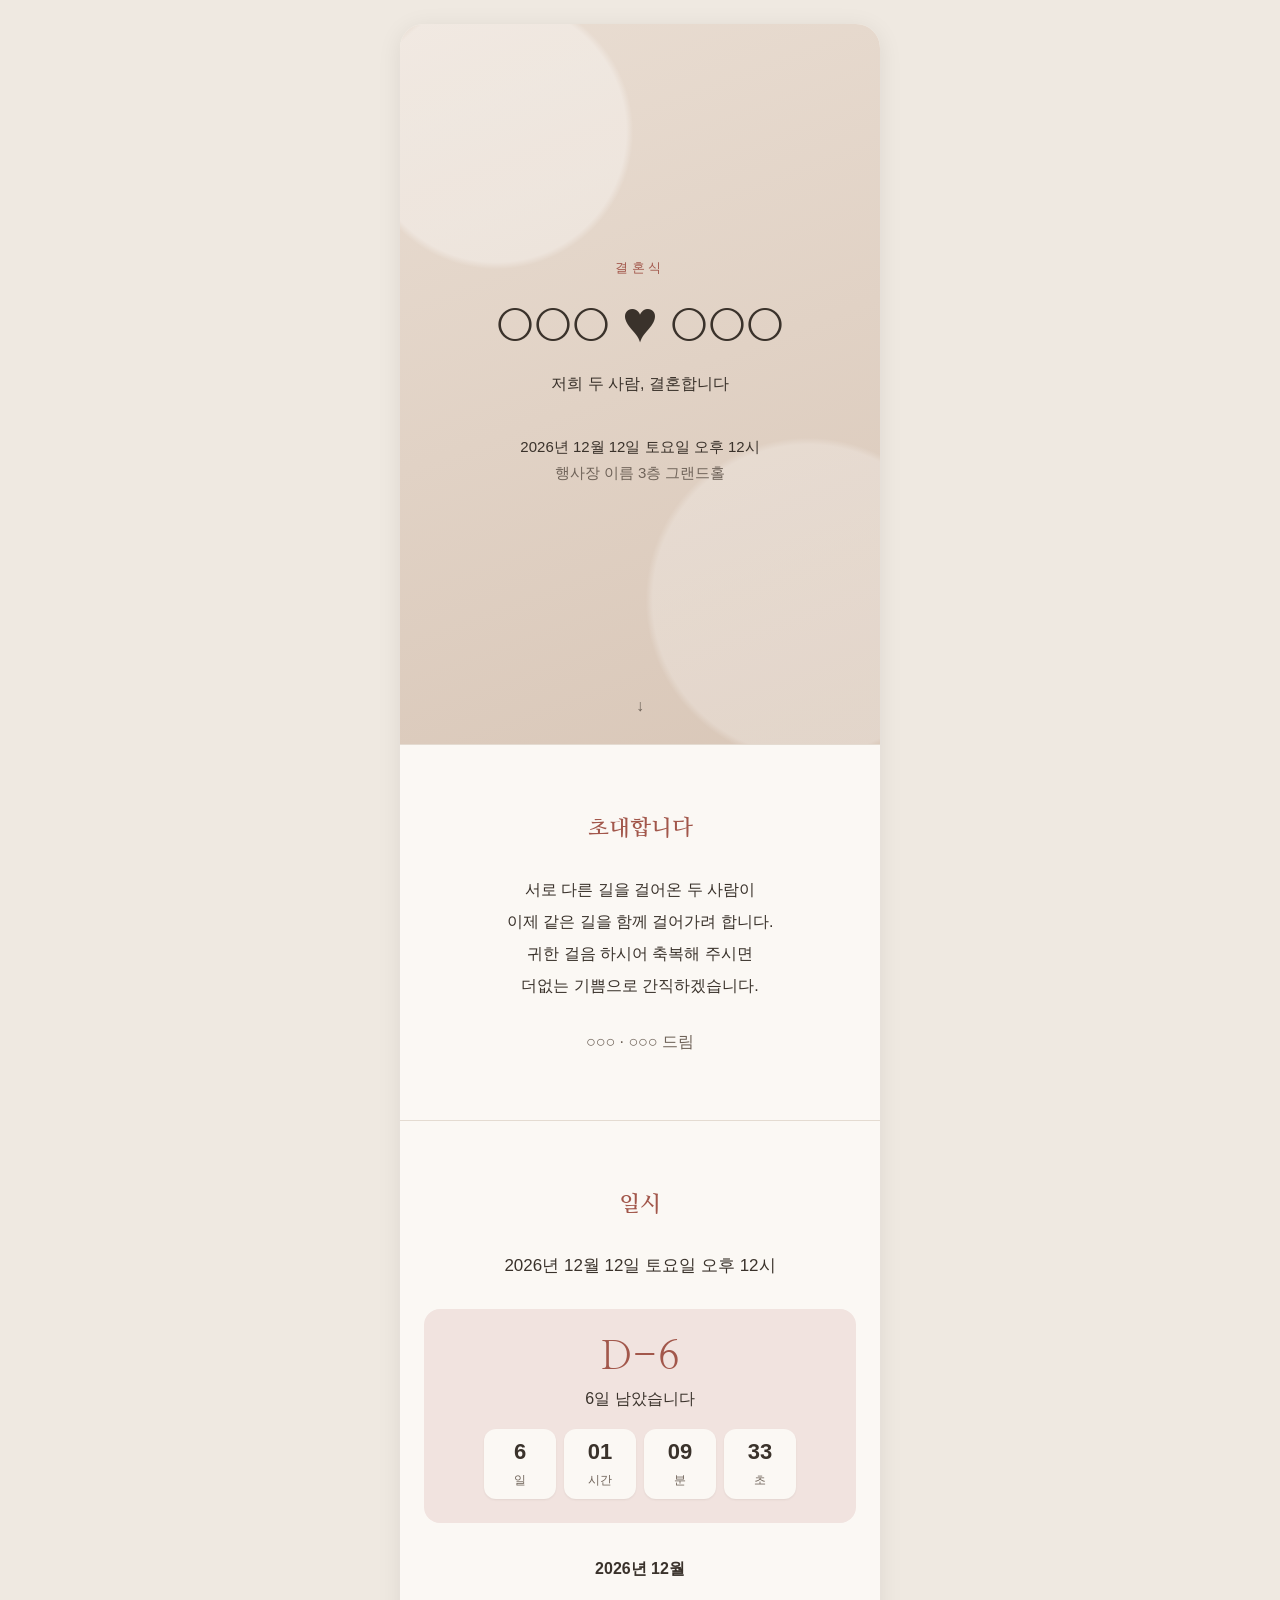
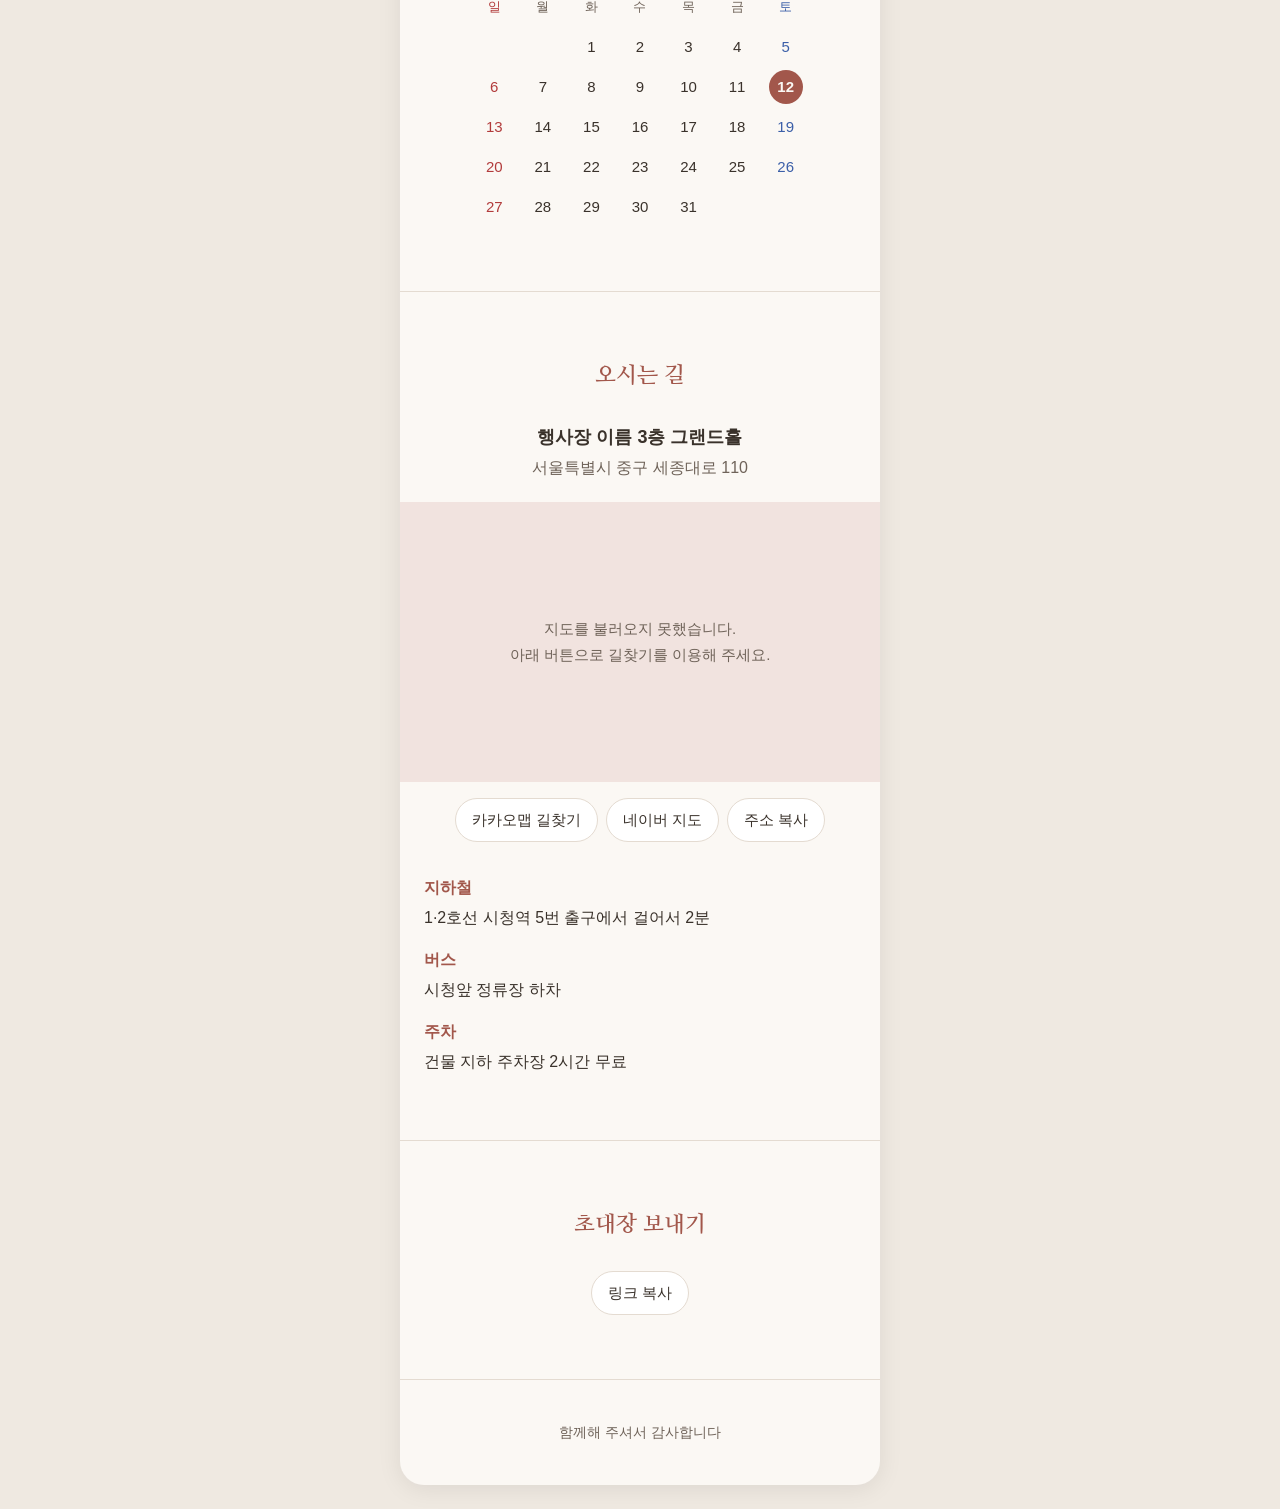
==== apps/invitation/index.html @ 7df9a82a "모바일 초대장 웹앱 추가 및 메인 페이지에 카드 등록 - apps/invitation/: D-Day 카운트다운(한국 시간 달력 기준), 행사 달 달력,   카카오맵 오시는 길(키 " ====
<!doctype html>
<html lang="ko">
<head>
  <meta charset="utf-8">
  <meta name="viewport" content="width=device-width, initial-scale=1, viewport-fit=cover">
  <title>초대합니다</title>
  <meta name="description" content="소중한 날에 초대합니다">
  <meta name="theme-color" content="#f7f3ee" media="(prefers-color-scheme: light)">
  <meta name="theme-color" content="#1d1a17" media="(prefers-color-scheme: dark)">
  <!-- 공유 미리보기: 카카오톡·문자 미리보기는 절대 주소여야 한다. 배포 주소가 바뀌면 함께 바꾼다 -->
  <meta property="og:type" content="website">
  <meta property="og:url" content="https://choi-guest.github.io/myblog/apps/invitation/">
  <meta property="og:title" content="초대합니다">
  <meta property="og:description" content="2026년 12월 12일 토요일, 소중한 날에 초대합니다">
  <meta property="og:image" content="https://choi-guest.github.io/myblog/apps/invitation/images/og.png">
  <meta property="og:image:width" content="1200">
  <meta property="og:image:height" content="630">
  <link rel="preconnect" href="https://fonts.googleapis.com">
  <link rel="preconnect" href="https://fonts.gstatic.com" crossorigin>
  <link rel="stylesheet" href="https://fonts.googleapis.com/css2?family=Nanum+Myeongjo:wght@700&display=swap">
  <link rel="stylesheet" href="css/style.css">
  <script type="module" src="js/main.js"></script>
</head>
<body>
  <main class="card">
    <header class="cover" data-cover>
      <div class="cover-inner">
        <p class="cover-type" data-field="type"></p>
        <h1 class="cover-title" data-field="title"></h1>
        <p class="cover-sub" data-field="subtitle"></p>
        <p class="cover-date" data-field="date"></p>
        <p class="cover-venue" data-field="venue-full"></p>
      </div>
      <span class="scroll-hint" aria-hidden="true">↓</span>
    </header>

    <section class="section reveal" aria-labelledby="greeting-title">
      <h2 class="section-title" id="greeting-title">초대합니다</h2>
      <div class="greeting" data-greeting></div>
      <p class="hosts" data-field="hosts"></p>
    </section>

    <section class="section reveal" aria-labelledby="date-title">
      <h2 class="section-title" id="date-title">일시</h2>
      <p class="date-text" data-field="date"></p>
      <div class="dday">
        <p class="dday-label" data-dday-label aria-live="polite"></p>
        <p class="dday-text" data-dday-text></p>
        <div class="countdown" data-countdown>
          <span class="count-box"><b data-count="days">0</b><small>일</small></span>
          <span class="count-box"><b data-count="hours">0</b><small>시간</small></span>
          <span class="count-box"><b data-count="minutes">0</b><small>분</small></span>
          <span class="count-box"><b data-count="seconds">0</b><small>초</small></span>
        </div>
      </div>
      <div class="calendar" data-calendar>
        <p class="calendar-title" data-calendar-title></p>
        <table class="calendar-table">
          <thead><tr data-calendar-head></tr></thead>
          <tbody data-calendar-body></tbody>
        </table>
      </div>
    </section>

    <section class="section reveal" aria-labelledby="map-title">
      <h2 class="section-title" id="map-title">오시는 길</h2>
      <p class="venue-name" data-field="venue-full"></p>
      <p class="venue-address" data-field="address"></p>
      <div class="map-wrap">
        <div class="map" data-map role="region" aria-label="행사장 위치 지도"></div>
        <div class="map-fallback" data-map-fallback hidden>
          <p>지도를 불러오지 못했습니다.<br>아래 버튼으로 길찾기를 이용해 주세요.</p>
        </div>
        <button class="map-toggle" type="button" data-map-toggle aria-pressed="false" hidden>지도 움직이기</button>
      </div>
      <div class="button-row">
        <a class="btn" data-link="kakao" target="_blank" rel="noopener">카카오맵 길찾기</a>
        <a class="btn" data-link="naver" target="_blank" rel="noopener">네이버 지도</a>
        <button class="btn" type="button" data-copy-address>주소 복사</button>
      </div>
      <dl class="transport" data-transport></dl>
    </section>

    <section class="section reveal" aria-labelledby="contact-title" data-contact-section>
      <h2 class="section-title" id="contact-title">연락하기</h2>
      <ul class="contacts" data-contacts></ul>
    </section>

    <section class="section reveal" aria-labelledby="share-title">
      <h2 class="section-title" id="share-title">초대장 보내기</h2>
      <div class="button-row">
        <button class="btn" type="button" data-copy-link>링크 복사</button>
        <button class="btn" type="button" data-share hidden>공유하기</button>
      </div>
    </section>

    <footer class="footer">
      <p>함께해 주셔서 감사합니다</p>
    </footer>
  </main>

  <p class="toast" data-toast role="status" aria-live="polite"></p>
</body>
</html>
---- apps/invitation/css/style.css ----
/* ---------- 테마 변수 ---------- */
:root {
  --bg: #efe9e1;
  --card: #fbf8f4;
  --text: #3a322b;
  --text-muted: #6f6359;
  --accent: #a2574b;
  --accent-soft: #f1e3df;
  --line: #e4dbd1;
  --sun: #b23b3b;
  --sat: #3b5fa8;
  --btn-bg: #ffffff;
  --cover-from: #e9ddd2;
  --cover-to: #d9c7b8;
  --shadow: 0 1px 2px rgba(58, 50, 43, 0.08);
  --font-title: "Nanum Myeongjo", "AppleMyungjo", "Batang", serif;
  --font-body: -apple-system, BlinkMacSystemFont, "Apple SD Gothic Neo", "Pretendard", "Noto Sans KR", "Malgun Gothic", "Segoe UI", sans-serif;
}

@media (prefers-color-scheme: dark) {
  :root {
    --bg: #141210;
    --card: #1d1a17;
    --text: #ece5dc;
    --text-muted: #b5a99c;
    --accent: #e49a8c;
    --accent-soft: #3a2a26;
    --line: #36302a;
    --sun: #f08c8c;
    --sat: #8fb0f0;
    --btn-bg: #27231f;
    --cover-from: #2a2420;
    --cover-to: #3b322b;
    --shadow: none;
  }
}

/* ---------- 기본 ---------- */
*,
*::before,
*::after { box-sizing: border-box; }

/* hidden 속성은 다른 display 규칙보다 항상 우선 (유일한 !important) */
[hidden] { display: none !important; }

html { -webkit-text-size-adjust: 100%; }

body {
  margin: 0;
  background: var(--bg);
  color: var(--text);
  font-family: var(--font-body);
  font-size: 16px;
  line-height: 1.75;
  word-break: keep-all;
  overflow-wrap: break-word;
}

p { margin: 0; }

.card {
  max-width: 480px;
  margin: 0 auto;
  background: var(--card);
  min-height: 100dvh;
  overflow: hidden;
}

/* ---------- 표지 ---------- */
.cover {
  position: relative;
  min-height: 100dvh;
  display: flex;
  align-items: center;
  justify-content: center;
  padding: calc(env(safe-area-inset-top) + 48px) 24px calc(env(safe-area-inset-bottom) + 72px);
  text-align: center;
  background:
    radial-gradient(circle at 20% 15%, rgba(255, 255, 255, 0.35) 0 18%, transparent 19%),
    radial-gradient(circle at 85% 80%, rgba(255, 255, 255, 0.25) 0 22%, transparent 23%),
    linear-gradient(160deg, var(--cover-from), var(--cover-to));
}

.cover.has-image {
  background: linear-gradient(rgba(0, 0, 0, 0.25), rgba(0, 0, 0, 0.45)), var(--cover-image) center / cover no-repeat;
  color: #fff;
}

.cover-type {
  font-size: 13px;
  letter-spacing: 0.3em;
  color: var(--accent);
  margin-bottom: 20px;
}

.cover.has-image .cover-type { color: #fff; }

.cover-title {
  font-family: var(--font-title);
  font-size: clamp(30px, 9vw, 40px);
  line-height: 1.35;
  margin: 0 0 16px;
}

.cover-sub { font-size: 16px; margin-bottom: 36px; }

.cover-date,
.cover-venue { font-size: 15px; }

.cover-venue { color: var(--text-muted); }
.cover.has-image .cover-venue { color: rgba(255, 255, 255, 0.85); }

.scroll-hint {
  position: absolute;
  left: 50%;
  bottom: calc(env(safe-area-inset-bottom) + 24px);
  transform: translateX(-50%);
  color: var(--text-muted);
  animation: bob 2s ease-in-out infinite;
}

@keyframes bob {
  50% { transform: translate(-50%, 6px); }
}

/* ---------- 구역 공통 ---------- */
.section {
  padding: 64px 24px;
  border-top: 1px solid var(--line);
  text-align: center;
}

.section-title {
  font-family: var(--font-title);
  font-size: 22px;
  color: var(--accent);
  margin: 0 0 28px;
}

.greeting p { margin-bottom: 4px; }
.hosts { margin-top: 28px; color: var(--text-muted); }

/* ---------- 일시·D-Day ---------- */
.date-text { font-size: 17px; margin-bottom: 28px; }

.dday {
  background: var(--accent-soft);
  border-radius: 16px;
  padding: 24px 16px;
  margin-bottom: 32px;
}

.dday-label {
  font-family: var(--font-title);
  font-size: 40px;
  line-height: 1.2;
  color: var(--accent);
}

.dday-text { margin: 4px 0 16px; }

.countdown {
  display: flex;
  justify-content: center;
  gap: 8px;
}

.count-box {
  flex: 1 1 0;
  max-width: 72px;
  background: var(--card);
  border-radius: 12px;
  padding: 10px 4px 6px;
  box-shadow: var(--shadow);
}

.count-box b {
  display: block;
  font-size: 22px;
  font-variant-numeric: tabular-nums;
  line-height: 1.2;
}

.count-box small { font-size: 12px; color: var(--text-muted); }

.calendar-title { font-weight: 600; margin-bottom: 12px; }

.calendar-table {
  width: 100%;
  max-width: 340px;
  margin: 0 auto;
  border-collapse: collapse;
  table-layout: fixed;
  font-size: 15px;
}

.calendar-table th {
  font-weight: 500;
  font-size: 13px;
  color: var(--text-muted);
  padding-bottom: 8px;
}

.calendar-table td { padding: 3px 0; height: 40px; }

.calendar-table .sun { color: var(--sun); }
.calendar-table .sat { color: var(--sat); }

.day {
  display: inline-flex;
  align-items: center;
  justify-content: center;
  width: 34px;
  height: 34px;
  border-radius: 50%;
}

.day.is-event {
  background: var(--accent);
  color: var(--card);
  font-weight: 700;
}

/* ---------- 오시는 길 ---------- */
.venue-name { font-size: 18px; font-weight: 600; }
.venue-address { color: var(--text-muted); margin-bottom: 20px; }

.map-wrap {
  position: relative;
  margin: 0 -24px 16px;
}

.map,
.map-fallback {
  width: 100%;
  height: 280px;
}

.map { outline: 2px solid transparent; transition: outline-color 0.2s; }
.map.is-active { outline-color: var(--accent); outline-offset: -2px; }

.map-fallback {
  display: flex;
  align-items: center;
  justify-content: center;
  padding: 24px;
  background: var(--accent-soft);
  color: var(--text-muted);
  font-size: 15px;
}

.map-toggle {
  position: absolute;
  left: 12px;
  bottom: 12px;
  z-index: 2;
  min-height: 44px;
  padding: 0 16px;
  border: 1px solid var(--line);
  border-radius: 22px;
  background: var(--btn-bg);
  color: var(--text);
  font: inherit;
  font-size: 14px;
  box-shadow: 0 2px 6px rgba(0, 0, 0, 0.15);
  cursor: pointer;
}

.map-label {
  padding: 4px 10px;
  border-radius: 12px;
  background: var(--accent);
  color: #fff;
  font-size: 13px;
  font-weight: 600;
  white-space: nowrap;
}

.transport {
  margin: 32px 0 0;
  text-align: left;
}

.transport dt {
  font-weight: 600;
  color: var(--accent);
  margin-top: 14px;
}

.transport dd { margin: 2px 0 0; }

/* ---------- 버튼 ---------- */
.button-row {
  display: flex;
  flex-wrap: wrap;
  gap: 8px;
  justify-content: center;
}

.btn {
  display: inline-flex;
  align-items: center;
  justify-content: center;
  min-height: 44px;
  min-width: 44px;
  padding: 0 16px;
  border: 1px solid var(--line);
  border-radius: 22px;
  background: var(--btn-bg);
  color: var(--text);
  font: inherit;
  font-size: 15px;
  text-decoration: none;
  cursor: pointer;
}

.btn:active { background: var(--accent-soft); }

.btn:focus-visible,
.map-toggle:focus-visible {
  outline: 2px solid var(--accent);
  outline-offset: 2px;
}

.btn-small { padding: 0 14px; font-size: 14px; }

/* ---------- 연락처 ---------- */
.contacts {
  list-style: none;
  margin: 0;
  padding: 0;
}

.contact {
  display: flex;
  align-items: center;
  gap: 8px;
  padding: 10px 0;
  border-bottom: 1px solid var(--line);
}

.contact-name { flex: 1; text-align: left; }

/* ---------- 바닥글·알림 ---------- */
.footer {
  padding: 40px 24px calc(env(safe-area-inset-bottom) + 40px);
  text-align: center;
  color: var(--text-muted);
  font-size: 14px;
  border-top: 1px solid var(--line);
}

.toast {
  position: fixed;
  left: 50%;
  bottom: calc(env(safe-area-inset-bottom) + 24px);
  transform: translate(-50%, 20px);
  margin: 0;
  padding: 10px 18px;
  border-radius: 20px;
  background: rgba(30, 26, 23, 0.9);
  color: #fff;
  font-size: 14px;
  opacity: 0;
  pointer-events: none;
  transition: opacity 0.2s, transform 0.2s;
}

.toast.is-visible { opacity: 1; transform: translate(-50%, 0); }

/* ---------- 떠오르기 효과 ---------- */
/* 자바스크립트가 동작할 때(html.js)만 숨긴다. 스크립트가 실패해도 본문은 보인다 */
.js .reveal {
  opacity: 0;
  transform: translateY(16px);
  transition: opacity 0.6s ease, transform 0.6s ease;
}

.js .reveal.is-visible { opacity: 1; transform: none; }

@media (prefers-reduced-motion: reduce) {
  .js .reveal { opacity: 1; transform: none; transition: none; }
  .scroll-hint { animation: none; }
  .toast { transition: none; }
}

/* ---------- 넓은 화면: 휴대폰 모양으로 가운데 ---------- */
@media (min-width: 520px) {
  body { padding: 24px 0; }
  .card { border-radius: 24px; min-height: auto; box-shadow: 0 4px 24px rgba(0, 0, 0, 0.08); }
  .cover { min-height: 720px; }
}
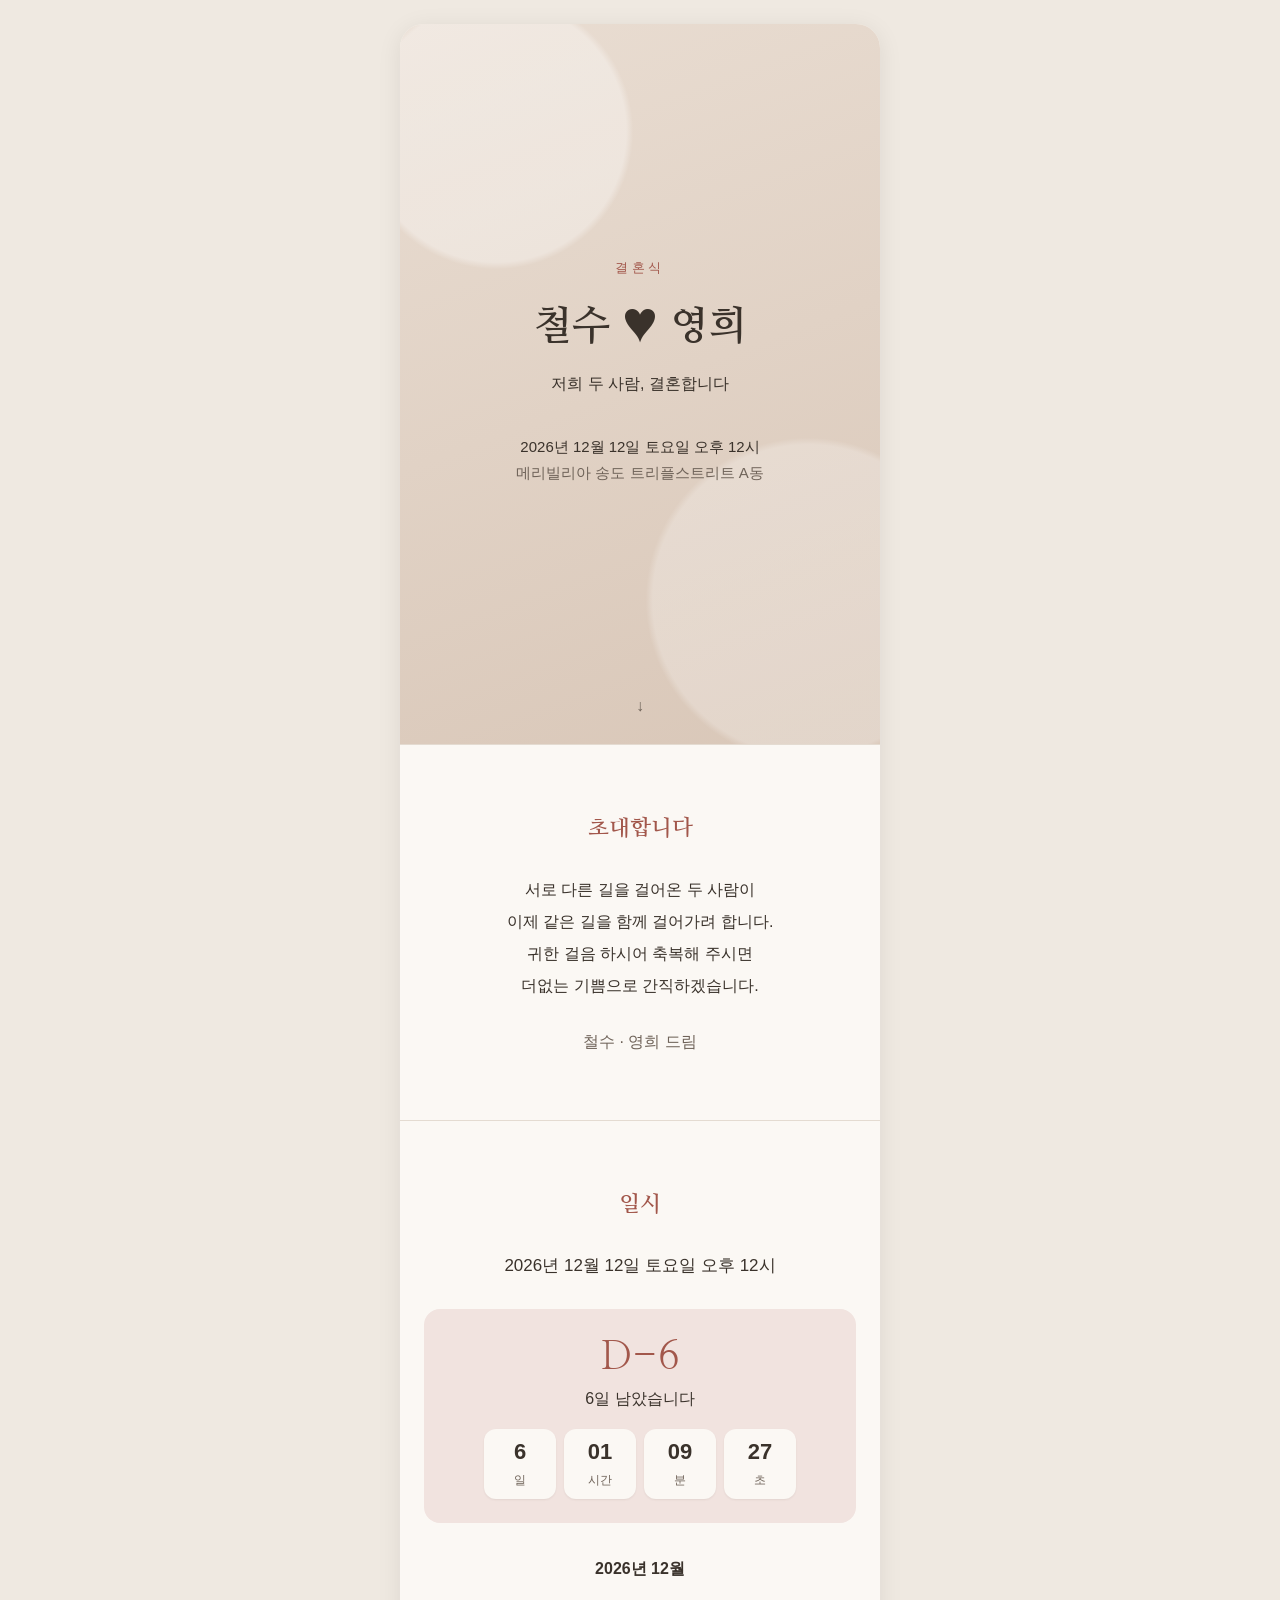
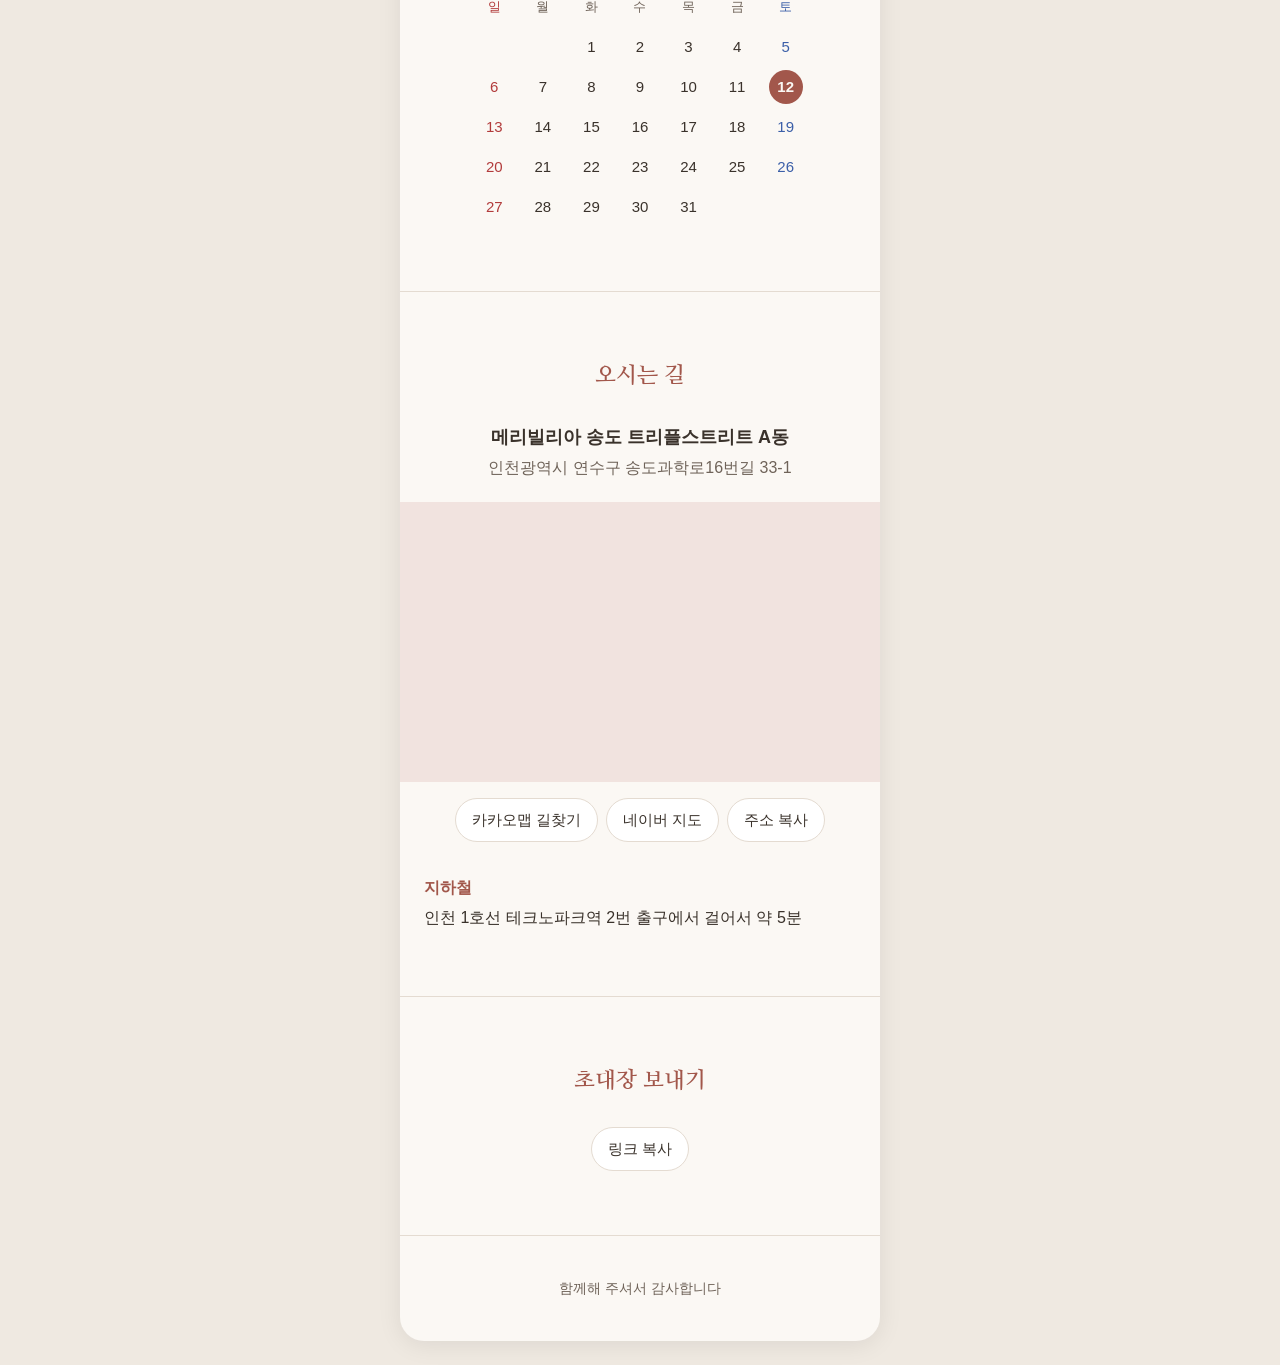
==== commit d067b168: "모바일 초대장에 신랑·신부와 예식장 반영, 키 없이도 지도 표시 - 신랑 철수 ♥ 신부 영희, 장소 메리빌리아 송도(인천 연수구 송도과학로16번길 33-1, 트리플스트리트 A동) " ====
--- a/apps/invitation/index.html
+++ b/apps/invitation/index.html
@@ -3,15 +3,15 @@
 <head>
   <meta charset="utf-8">
   <meta name="viewport" content="width=device-width, initial-scale=1, viewport-fit=cover">
-  <title>초대합니다</title>
-  <meta name="description" content="소중한 날에 초대합니다">
+  <title>철수 ♥ 영희 결혼합니다</title>
+  <meta name="description" content="2026년 12월 12일 토요일 낮 12시, 메리빌리아 송도">
   <meta name="theme-color" content="#f7f3ee" media="(prefers-color-scheme: light)">
   <meta name="theme-color" content="#1d1a17" media="(prefers-color-scheme: dark)">
   <!-- 공유 미리보기: 카카오톡·문자 미리보기는 절대 주소여야 한다. 배포 주소가 바뀌면 함께 바꾼다 -->
   <meta property="og:type" content="website">
   <meta property="og:url" content="https://choi-guest.github.io/myblog/apps/invitation/">
-  <meta property="og:title" content="초대합니다">
-  <meta property="og:description" content="2026년 12월 12일 토요일, 소중한 날에 초대합니다">
+  <meta property="og:title" content="철수 ♥ 영희 결혼합니다">
+  <meta property="og:description" content="2026년 12월 12일 토요일 낮 12시, 메리빌리아 송도">
   <meta property="og:image" content="https://choi-guest.github.io/myblog/apps/invitation/images/og.png">
   <meta property="og:image:width" content="1200">
   <meta property="og:image:height" content="630">
@@ -68,9 +68,7 @@
       <p class="venue-address" data-field="address"></p>
       <div class="map-wrap">
         <div class="map" data-map role="region" aria-label="행사장 위치 지도"></div>
-        <div class="map-fallback" data-map-fallback hidden>
-          <p>지도를 불러오지 못했습니다.<br>아래 버튼으로 길찾기를 이용해 주세요.</p>
-        </div>
+        <div class="map-fallback" data-map-fallback hidden></div>
         <button class="map-toggle" type="button" data-map-toggle aria-pressed="false" hidden>지도 움직이기</button>
       </div>
       <div class="button-row">
--- a/apps/invitation/css/style.css
+++ b/apps/invitation/css/style.css
@@ -243,10 +243,16 @@
   display: flex;
   align-items: center;
   justify-content: center;
-  padding: 24px;
   background: var(--accent-soft);
   color: var(--text-muted);
   font-size: 15px;
+}
+
+.map-embed {
+  display: block;
+  width: 100%;
+  height: 100%;
+  border: 0;
 }
 
 .map-toggle {
